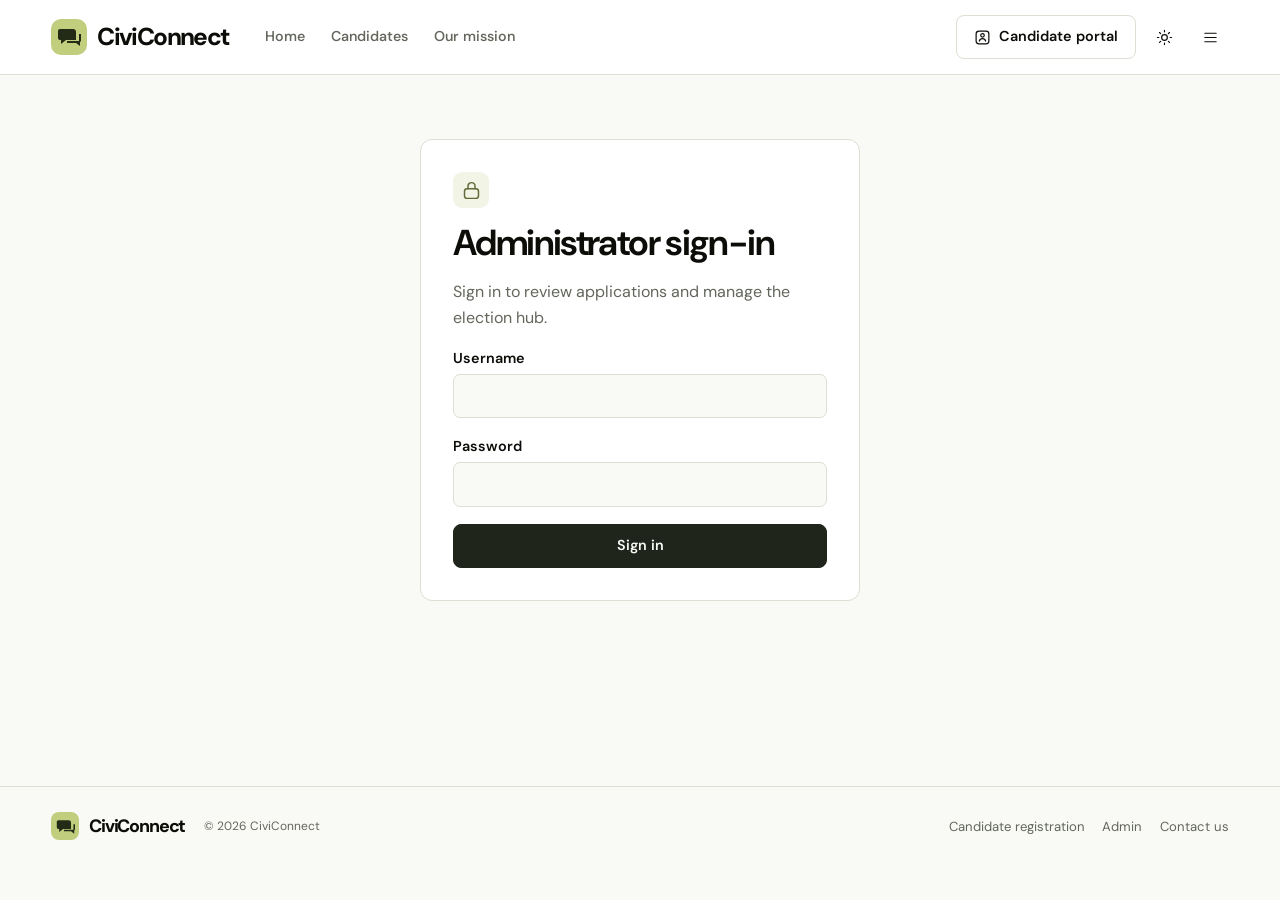
==== static/admin-login.html @ 00abf2d7 "Initial commit" ====
<!doctype html>
<html lang="en">
<head>
  <meta charset="utf-8">
  <meta name="viewport" content="width=device-width, initial-scale=1">
  <meta name="color-scheme" content="light dark">
  <title>Administrator sign-in · CiviConnect</title>
  <link rel="icon" href="/static/assets/favicon.svg" type="image/svg+xml">
  <script src="/static/js/theme.js"></script>
  <link rel="stylesheet" href="/static/css/style.css">
  <script type="module" src="/static/js/admin.js"></script>
</head>
<body data-role="admin">
  <a class="skip" href="#main">Skip to content</a>
  <header id="site-header"></header>
  <main id="main" class="wrap"><div class="login-wrap"><form id="login" class="panel form-stack"><span class="section-icon"><svg class="icon" aria-hidden="true"><use href="/static/assets/icons.svg#lock"/></svg></span><h1>Administrator sign-in</h1><p>Sign in to review applications and manage the election hub.</p><label>Username<input name="username" required maxlength="160" autocomplete="username"></label><label>Password<input name="password" type="password" required maxlength="512" autocomplete="current-password"></label><button class="btn strong">Sign in</button><p class="status" role="status"></p></form></div></main>
  <footer id="site-footer"></footer>
</body>
</html>
---- static/css/style.css ----
@import url("./theme.css");

@font-face {
  font-family: "DM Sans";
  src: url("/static/assets/fonts/DM-Sans.ttf") format("truetype");
  font-weight: 100 1000;
  font-display: swap
}

:root {
  font-family: "DM Sans", Arial, sans-serif;
  scroll-behavior: smooth
}

* {
  box-sizing: border-box
}

body {
  margin: 0;
  color: var(--text);
  background: var(--background);
  font-size: 1rem;
  line-height: 1.5
}

button,
input,
textarea,
select {
  font: inherit
}

button,
a,
input,
textarea,
select {
  touch-action: manipulation
}

button {
  cursor: pointer;
  color: inherit
}

button:disabled {
  cursor: default;
  opacity: .48
}

a {
  color: inherit
}

button,
a,
input,
textarea,
select {
  outline-offset: 4px
}

button:focus-visible,
a:focus-visible {
  outline: 3px solid var(--primary)
}

[hidden] {
  display: none !important
}

h1,
h2,
h3,
h4,
p {
  margin: 0
}

h1,
h2,
h3,
h4 {
  line-height: 1.08
}

h1,
h2,
h3 {
  letter-spacing: -.045em
}

h1 {
  font-size: clamp(2.7rem, 5vw, 4.55rem);
  font-weight: 650;
  line-height: 1.02
}

h2 {
  font-size: 1.65rem;
  font-weight: 650
}

h3 {
  font-size: 1.25rem;
  font-weight: 650
}

p {
  overflow-wrap: anywhere
}

.period {
  color: var(--primary)
}

.wrap,
.nav-inner,
.footer-inner {
  width: min(calc(100% - 8vw), 1344px);
  margin-inline: auto
}

.icon {
  width: 1.18em;
  height: 1.18em;
  display: inline-block;
  flex: none;
  vertical-align: middle
}

.skip {
  position: fixed;
  z-index: 20;
  left: 1rem;
  top: -5rem;
  background: var(--paper);
  padding: .7rem
}

.skip:focus {
  top: 1rem
}

#site-header {
  border-bottom: 1px solid var(--line);
  background: var(--paper)
}

.nav-inner {
  display: flex;
  align-items: center;
  gap: 2.25rem;
  min-height: 74px;
  position: relative
}

.brand {
  display: inline-flex;
  align-items: center;
  gap: .62rem;
  text-decoration: none;
  font-size: 1.53rem;
  letter-spacing: -.065em;
  font-weight: 760;
  white-space: nowrap
}

.brandmark {
  background: var(--accent);
  color: #232b17;
  display: grid;
  place-items: center;
  border-radius: 10px;
  width: 36px;
  height: 36px
}

.brandmark .icon {
  width: 24px;
  height: 24px
}

.desktop-nav {
  display: flex;
  gap: 1.65rem;
  align-self: stretch;
  align-items: stretch
}

.desktop-nav a {
  display: flex;
  align-items: center;
  text-decoration: none;
  font-size: .89rem;
  white-space: nowrap;
  font-weight: 550;
  color: var(--muted);
  position: relative
}

.desktop-nav a.active,
.desktop-nav a:hover {
  color: var(--text)
}

.desktop-nav a.active:after {
  content: "";
  position: absolute;
  bottom: 0;
  height: 3px;
  background: var(--primary);
  border-radius: 4px;
  left: 0;
  right: 0
}

.nav-actions {
  margin-left: auto;
  display: flex;
  align-items: center;
  gap: .65rem
}

.btn,
.circle,
.see-all,
.menu-link {
  display: inline-flex;
  align-items: center;
  justify-content: center;
  gap: .5rem;
  background: var(--paper);
  color: var(--text);
  border: 1px solid var(--line);
  border-radius: 8px;
  text-decoration: none;
  font-weight: 600;
  font-size: .9rem;
  line-height: 1.35
}

.btn {
  padding: .72rem 1.05rem;
  min-height: 42px
}

.btn:hover,
.circle:hover,
.see-all:hover {
  border-color: var(--primary);
  background: var(--tint)
}

.btn.strong {
  background: var(--ink);
  color: var(--background);
  border-color: var(--ink)
}

.btn.strong:hover {
  filter: brightness(1.19)
}

.btn.primary {
  background: var(--accent);
  border-color: var(--accent);
  color: #171b0e
}

.circle {
  width: 36px;
  height: 36px;
  padding: 0;
  border-radius: 50%
}

.nav-actions .circle {
  border-color: transparent
}

.menu-pop {
  position: absolute;
  z-index: 10;
  right: 0;
  top: calc(100% - 4px);
  background: var(--paper);
  border: 1px solid var(--line);
  padding: .45rem;
  box-shadow: 0 12px 30px #0002;
  border-radius: 10px;
  min-width: 210px
}

.menu-link {
  border: 0;
  justify-content: flex-start;
  display: flex;
  padding: .6rem .8rem;
  width: 100%
}

.menu-link:hover {
  background: var(--tint)
}

.intro {
  display: flex;
  align-items: center;
  justify-content: space-between;
  gap: 1.5rem;
  padding: 3.25rem 0 2.25rem
}

.intro h1 {
  margin: .7rem 0 .62rem
}

.intro p,
.submission-intro p,
.mission-grid p,
.login-wrap p {
  color: var(--muted);
  line-height: 1.6
}

.eyebrow {
  display: flex;
  align-items: center;
  gap: .55rem;
  font-size: .72rem;
  line-height: 1.4;
  font-weight: 760;
  text-transform: uppercase;
  letter-spacing: .135em;
  color: var(--eyebrow)
}

.rule {
  width: 24px;
  height: 2px;
  background: var(--primary)
}

.home-intro .btn {
  align-self: flex-end;
  margin-bottom: .25rem
}

.section-head,
.heading-group,
.carousel-nav,
.queue-head,
.dialog-head,
.actions,
.directory-tools,
.toolbar,
.person-line,
.tabs,
.backline a {
  display: flex;
  align-items: center
}

.section-head {
  justify-content: space-between;
  margin: 0 0 1rem;
  gap: .75rem
}

.heading-group {
  gap: .65rem
}

.section-icon,
.election-icon {
  background: var(--tint);
  color: var(--eyebrow);
  display: inline-grid;
  place-items: center;
  border-radius: 9px;
  width: 36px;
  height: 36px
}

.section-icon .icon {
  width: 21px;
  height: 21px
}

.carousel-nav {
  gap: .45rem
}

.carousel-nav span {
  font-size: .83rem;
  color: var(--muted);
  font-variant-numeric: tabular-nums;
  margin-right: .4rem
}

.broadcast {
  display: grid;
  grid-template-columns: minmax(0, 1.94fr) minmax(265px, 1fr);
  gap: 1.2rem
}

.stage {
  position: relative;
  isolation: isolate;
  overflow: hidden;
  border-radius: 13px;
  background: #22291e;
  color: #fff;
  height: clamp(380px, 56vh, 520px);
  min-width: 0
}

.stage .loading,
.stage .empty {
  display: grid;
  place-content: center;
  height: 100%;
  text-align: center;
  padding: 2rem;
  color: white
}

.stage-photo,
.stage-shade,
.ambient,
.stage-player {
  position: absolute;
  inset: 0;
  width: 100%;
  height: 100%
}

.stage-photo {
  object-fit: cover;
  z-index: -2
}

.stage-shade {
  background: linear-gradient(180deg, rgba(8, 13, 10, .16) 0%, transparent 33%, rgba(7, 11, 9, .45) 61%, rgba(7, 11, 9, .94) 100%);
  z-index: -1
}

.stage-top {
  position: absolute;
  inset: 1.25rem 1.35rem auto;
  display: flex;
  justify-content: space-between;
  align-items: center
}

.feature-chip,
.stage-num,
.topic-chip,
.reply-type {
  display: inline-flex;
  align-items: center;
  gap: .38rem;
  font-size: .68rem;
  font-weight: 720;
  text-transform: uppercase;
  letter-spacing: .09em
}

.feature-chip {
  background: #d7e6a2;
  color: #243015;
  padding: .34rem .6rem;
  border-radius: 5px
}

.stage-num {
  padding: .28rem .5rem;
  background: #161c16a8;
  color: white;
  border: 1px solid #ffffff40;
  border-radius: 5px
}

.play-main {
  position: absolute;
  left: 50%;
  top: 40%;
  transform: translate(-50%, -50%);
  width: 66px;
  height: 66px;
  display: grid;
  place-items: center;
  background: #ffffff29;
  backdrop-filter: blur(8px);
  border: 1.5px solid #ffffffe0;
  color: white;
  border-radius: 50%;
  transition: background .18s
}

.play-main:hover {
  background: #ffffff60
}

.play-main .icon {
  margin-left: 3px;
  width: 29px;
  height: 29px
}

.featured-content {
  position: absolute;
  bottom: 1.6rem;
  left: 1.75rem;
  right: 1.75rem
}

.topic-chip {
  color: #e1efb5;
  font-size: .7rem;
  gap: .45rem
}

.topic-chip:before {
  content: "";
  width: 18px;
  height: 2px;
  background: currentColor
}

.featured-content h3 {
  font-size: clamp(1.6rem, 2.7vw, 2.55rem);
  font-weight: 600;
  line-height: 1.12;
  letter-spacing: -.035em;
  margin: .55rem 0 1rem;
  max-width: 21em;
  overflow-wrap: anywhere;
  display: -webkit-box;
  -webkit-line-clamp: 3;
  -webkit-box-orient: vertical;
  overflow: hidden
}

.person-line {
  gap: .65rem;
  text-decoration: none;
  width: fit-content
}

.person-line img,
.avatar {
  object-fit: cover;
  border-radius: 50%
}

.person-line img {
  width: 38px;
  height: 38px;
  border: 1px solid #ffffff70
}

.person-line strong {
  display: block;
  font-size: .92rem
}

.person-line small {
  display: block;
  font-size: .78rem;
  color: #e4e6df
}

.verified {
  color: #cadb96;
  width: 1em;
  height: 1em;
  vertical-align: -.12em
}

.stage-player {
  display: grid;
  place-items: center
}

.ambient {
  z-index: -1;
  filter: blur(27px) brightness(.5);
  object-fit: cover;
  transform: scale(1.13)
}

.stage-player video,
.stage-player iframe {
  height: 100%;
  max-width: 100%;
  border: none;
  object-fit: contain;
  border-radius: 8px
}

.stage-player video {
  width: 100%
}

.stage-player iframe,
.stage-player.vertical video {
  width: auto;
  aspect-ratio: 16/9
}

.stage-player.vertical iframe,
.stage-player.vertical video {
  aspect-ratio: 9/16
}

.stop {
  position: absolute;
  top: 10px;
  right: 10px;
  z-index: 2;
  background: #172016;
  color: white;
  border-color: #fff5
}

.queue {
  background: var(--paper);
  border: 1px solid var(--line);
  border-radius: 13px;
  padding: 1.25rem;
  display: flex;
  flex-direction: column;
  min-width: 0
}

.queue-head {
  justify-content: space-between;
  padding: 0 0 1rem;
  border-bottom: 1px solid var(--line)
}

.queue-head .icon {
  color: var(--muted)
}

#up-next {
  flex: 1;
  display: flex;
  flex-direction: column
}

.queue-item {
  width: 100%;
  background: transparent;
  color: var(--text);
  text-align: left;
  border: 0;
  border-bottom: 1px solid var(--line);
  padding: 1rem 0;
  display: flex;
  align-items: center;
  gap: .85rem;
  flex: 1;
  min-width: 0
}

.queue-item:last-child {
  border-bottom: 0
}

.queue-item:hover .queue-copy strong {
  color: var(--eyebrow)
}

.thumbnail {
  background: var(--tint);
  border-radius: 7px;
  position: relative;
  display: grid;
  place-items: center;
  width: clamp(76px, 7.9vw, 112px);
  aspect-ratio: 1.48;
  overflow: hidden;
  flex: none
}

.thumbnail img,
.thumbnail video {
  width: 100%;
  height: 100%;
  object-fit: cover;
  position: absolute;
  inset: 0
}

.thumbnail .mini-play {
  position: absolute;
  bottom: 5px;
  left: 5px;
  display: grid;
  place-items: center;
  background: #121811b8;
  color: white;
  border-radius: 3px;
  padding: 2px 3px
}

.mini-play .icon {
  width: 12px;
  height: 12px
}

.queue-copy {
  display: block;
  min-width: 0
}

.reply-type {
  font-size: .62rem;
  color: var(--eyebrow);
  letter-spacing: .09em
}

.queue-copy strong {
  display: -webkit-box;
  -webkit-line-clamp: 2;
  -webkit-box-orient: vertical;
  overflow: hidden;
  line-height: 1.26;
  font-size: 1rem;
  font-weight: 650;
  letter-spacing: -.022em;
  margin: .2rem 0
}

.queue-copy small {
  font-size: .76rem;
  color: var(--muted)
}

.see-all {
  background: var(--background);
  padding: .6rem;
  width: 100%;
  font-size: .82rem;
  margin-top: .4rem
}

.countdown {
  position: relative;
  isolation: isolate;
  overflow: hidden;
  display: flex;
  align-items: center;
  justify-content: space-between;
  gap: 1rem;
  padding: 1.65rem 2rem;
  margin: 1.5rem 0 0;
  border: 1px solid color-mix(in srgb, var(--secondary) 65%, var(--line));
  border-radius: 12px;
  background: color-mix(in srgb, var(--secondary) 43%, var(--background))
}

.countdown:before {
  content: "";
  position: absolute;
  z-index: -1;
  inset: -150% 20% -180% 26%;
  background: repeating-radial-gradient(ellipse at 5% 64%, transparent 0 12px, color-mix(in srgb, var(--primary) 23%, transparent) 13px, transparent 14px);
  transform: rotate(-28deg);
  mask-image: linear-gradient(90deg, transparent, #000 26%, #000 65%, transparent)
}

.election-info {
  display: flex;
  align-items: center;
  gap: 1rem
}

.election-icon {
  width: 48px;
  height: 48px;
  background: var(--secondary);
  color: var(--text);
  border: 1px solid color-mix(in srgb, var(--primary) 50%, transparent)
}

.election-icon .icon {
  width: 26px;
  height: 26px
}

.election-info h2 {
  font-size: 1.65rem;
  margin: .25rem 0
}

.election-info p {
  font-size: .86rem;
  color: var(--muted)
}

.digits {
  display: flex;
  gap: 1.35rem;
  align-items: center
}

.digits>div {
  position: relative;
  text-align: center;
  min-width: 3.2rem
}

.digits>div+div:before {
  position: absolute;
  content: "·";
  font-size: 1.5rem;
  color: var(--eyebrow);
  left: -.85rem;
  top: 0
}

.digits strong {
  display: block;
  font-size: 2.3rem;
  font-weight: 610;
  letter-spacing: -.06em;
  font-variant-numeric: tabular-nums;
  line-height: 1.08
}

.digits small {
  display: block;
  font-size: .65rem;
  font-weight: 650;
  text-transform: uppercase;
  letter-spacing: .095em;
  color: var(--muted);
  margin-top: .32rem
}

.submission-block {
  display: grid;
  grid-template-columns: .75fr 1.25fr;
  gap: 5%;
  align-items: start;
  padding: 3.1rem 0 1rem;
  scroll-margin-top: 1rem
}

.submission-intro h2 {
  font-size: clamp(2rem, 3.2vw, 3.1rem);
  margin: .65rem 0 .85rem
}

.submission-intro p {
  max-width: 34ch
}

.panel,
.notice,
.record,
.candidate-card {
  background: var(--paper);
  border: 1px solid var(--line);
  border-radius: 12px
}

.panel,
.notice,
.record {
  padding: 1.45rem
}

.form-stack,
.field-stack,
#detail-fields {
  display: grid;
  gap: 1.08rem
}

label,
legend {
  font-size: .9rem;
  font-weight: 600
}

label {
  display: block
}

label small,
.optional {
  font-weight: 400;
  color: var(--muted);
  font-size: .8rem
}

.optional {
  margin-left: .25rem
}

label small {
  display: block;
  margin-top: .3rem
}

input:not([type=radio]),
textarea,
select {
  width: 100%;
  background: var(--background);
  color: var(--text);
  border: 1px solid var(--line);
  border-radius: 7px;
  padding: .65rem .8rem;
  margin-top: .3rem;
  min-height: 42px
}

textarea {
  resize: vertical
}

input:focus,
textarea:focus,
select:focus {
  outline: 2px solid var(--primary);
  outline-offset: 1px
}

fieldset {
  min-width: 0;
  border: 0;
  padding: 0;
  margin: 0
}

legend {
  padding: 0;
  margin: 0 0 .4rem
}

select {
  appearance: none;
  background-image: url("data:image/svg+xml,%3Csvg xmlns='http://www.w3.org/2000/svg' width='16' height='16' fill='none' stroke='%23737b63' stroke-width='2'%3E%3Cpath d='m3 6 5 5 5-5'/%3E%3C/svg%3E");
  background-repeat: no-repeat;
  background-position: right .8rem center;
  padding-right: 2.3rem
}

.pills,
.actions,
.toolbar,
.tabs {
  display: flex;
  gap: .5rem;
  flex-wrap: wrap
}

.pills label {
  position: relative;
  cursor: pointer
}

.pills input {
  position: absolute;
  opacity: 0
}

.pills span,
.tabs button {
  display: block;
  border: 1px solid var(--line);
  border-radius: 7px;
  padding: .44rem .82rem;
  background: var(--paper);
  font-size: .86rem;
  font-weight: 550
}

.pills input:checked+span,
.tabs button.active {
  background: var(--tint);
  border-color: var(--primary)
}

.pills input:focus-visible+span {
  outline: 2px solid var(--primary)
}

.status {
  font-size: .9rem;
  font-weight: 560;
  color: var(--eyebrow);
  overflow-wrap: anywhere
}

.status:empty {
  display: none
}

.status.error,
.error {
  color: light-dark(#a32e26, #ffa79d)
}

.wide-form {
  max-width: 760px;
  margin-inline: auto
}

.two-col,
.mission-grid,
.candidate-grid,
.video-grid {
  display: grid;
  gap: 1.1rem
}

.two-col {
  grid-template-columns: 1fr 1fr
}

.directory-tools {
  justify-content: space-between;
  margin-bottom: 1.2rem;
  gap: 1rem;
  color: var(--muted);
  font-size: .9rem
}

.search {
  display: flex;
  align-items: center;
  gap: .5rem;
  border: 1px solid var(--line);
  border-radius: 7px;
  padding: 0 .8rem;
  background: var(--paper);
  max-width: 420px;
  width: 100%
}

.search input {
  border: 0;
  background: transparent;
  margin: 0;
  padding: .6rem 0
}

.candidate-grid {
  grid-template-columns: repeat(auto-fill, minmax(min(100%, 245px), 1fr))
}

.candidate-card {
  padding: 1.4rem;
  display: grid;
  justify-items: start;
  gap: .55rem
}

.candidate-card .avatar {
  width: 68px;
  height: 68px;
  margin-bottom: .55rem
}

.candidate-card p,
.subtle,
.record small,
.empty {
  color: var(--muted)
}

.candidate-card .btn {
  margin-top: .6rem
}

.text-link,
.backline a {
  font-weight: 650;
  text-underline-offset: 3px
}

.backline {
  padding: 2rem 0 1.5rem
}

.backline a {
  width: fit-content;
  text-decoration: none;
  gap: .3rem
}

.profile-hero {
  display: flex;
  gap: 1.6rem;
  align-items: center;
  margin-bottom: 1.6rem
}

.profile-hero img {
  width: 110px;
  height: 110px
}

.profile-hero h1 {
  font-size: clamp(2rem, 4vw, 3.8rem);
  margin: .45rem 0
}

.profile-info {
  display: grid;
  grid-template-columns: 1fr 1fr;
  gap: 1rem
}

.profile-info p,
.profile-info ul {
  margin-top: .75rem
}

.profile-info ul {
  padding-left: 1.2rem
}

.profile-info li+li {
  margin: .55rem 0
}

.socials {
  display: flex;
  gap: .8rem;
  flex-wrap: wrap;
  margin-top: 1rem
}

.video-grid {
  grid-template-columns: repeat(auto-fit, minmax(min(100%, 320px), 1fr));
  margin-top: 1rem
}

.profile-replies {
  margin-top: 2rem
}

.video-grid .stage {
  height: clamp(350px, 40vh, 420px)
}

.mission-grid {
  grid-template-columns: repeat(3, 1fr)
}

.mission-grid h2 {
  margin: 1.2rem 0 .65rem
}

.mission-grid a {
  display: inline-block;
  margin-top: 1rem
}

.notice {
  margin: 1.2rem 0;
  background: var(--tint)
}

.notice p {
  margin-top: .4rem
}

.login-wrap {
  max-width: 440px;
  margin: 4rem auto
}

.login-wrap h1 {
  font-size: 2.25rem
}

.login-wrap form {
  padding: 2rem
}

.tabs {
  border-bottom: 1px solid var(--line);
  padding-bottom: 1rem;
  margin-bottom: 1.2rem
}

.toolbar {
  margin: 1rem 0
}

.toolbar input,
.toolbar select {
  width: auto;
  max-width: 100%
}

.record {
  margin: 1rem 0
}

.record h3 {
  margin: .45rem 0
}

.record p {
  white-space: pre-wrap;
  margin: .6rem 0
}

.record .actions,
.record .form-stack {
  margin-top: .85rem
}

.record img.avatar {
  width: 46px;
  height: 46px
}

.record ul {
  padding-left: 1.4rem
}

.danger {
  color: light-dark(#9a3023, #ffb2a5)
}

#workspace h2 {
  margin: 1.25rem 0
}

.empty {
  padding: 1.4rem 0
}

.credentials {
  padding: 1rem;
  background: var(--tint);
  border: 1px solid var(--primary);
  border-radius: 8px
}

.credentials pre {
  white-space: pre-wrap;
  overflow-wrap: anywhere
}

#site-footer {
  border-top: 1px solid var(--line);
  margin-top: 3.3rem
}

.footer-inner {
  display: flex;
  flex-wrap: wrap;
  align-items: center;
  gap: 1.2rem;
  padding: 1.6rem 0
}

.footer-inner .brand {
  font-size: 1.12rem
}

.footer-inner .brandmark {
  width: 28px;
  height: 28px;
  border-radius: 8px
}

.footer-inner .brandmark .icon {
  width: 19px;
  height: 19px
}

.footer-links {
  margin-left: auto;
  display: flex;
  gap: 1.1rem
}

.footer-links button,
.footer-links a {
  color: var(--muted);
  padding: 0;
  border: none;
  background: none;
  text-decoration: none;
  font-size: .82rem
}

.footer-inner small {
  color: var(--muted);
  font-size: .75rem
}

dialog {
  border: 1px solid var(--line);
  border-radius: 14px;
  max-width: min(540px, 94vw);
  width: 100%;
  background: var(--paper);
  color: var(--text);
  padding: 1.5rem;
  max-height: 85dvh
}

dialog::backdrop {
  background: #0b0f0bc2;
  backdrop-filter: blur(3px)
}

.dialog-head {
  justify-content: space-between;
  gap: 1rem;
  margin-bottom: 1rem
}

.dialog-head h2 {
  font-size: 1.5rem
}

main {
  min-height: 66vh
}

.tag {
  display: inline-block;
  border: 1px solid var(--line);
  border-radius: 5px;
  background: var(--tint);
  padding: .2rem .5rem;
  font-size: .74rem
}

@media(min-width:1600px) {

  .wrap,
  .nav-inner,
  .footer-inner {
    max-width: 1410px
  }
}

@media(max-width:1050px) {
  .nav-inner {
    gap: 1.4rem
  }

  .desktop-nav {
    gap: 1rem
  }

  .broadcast {
    grid-template-columns: minmax(0, 1.6fr) minmax(265px, 1fr)
  }

  .queue {
    padding: 1rem
  }

  .queue-item {
    gap: .6rem
  }

  .queue-copy strong {
    font-size: .93rem
  }

  .digits {
    gap: 1rem
  }
}

@media(max-width:800px) {
  .desktop-nav {
    display: none
  }

  .nav-inner {
    min-height: 65px
  }

  .intro {
    padding: 2.25rem 0 1.65rem
  }

  .broadcast {
    grid-template-columns: 1fr
  }

  .stage {
    height: clamp(380px, 56vh, 520px)
  }

  .queue {
    display: block
  }

  .queue-head {
    padding: 0 0 .6rem
  }

  #up-next {
    display: grid;
    grid-template-columns: repeat(3, 1fr);
    gap: .8rem
  }

  .queue-item {
    align-items: start
  }

  .queue #up-next .queue-item {
    display: block;
    border: 0;
    padding: .7rem 0
  }

  .queue #up-next .thumbnail {
    width: 100%;
    aspect-ratio: 2.2;
    margin-bottom: .35rem
  }

  .countdown {
    padding: 1.2rem
  }

  .digits>div {
    min-width: 2.65rem
  }

  .digits strong {
    font-size: 1.85rem
  }

  .mission-grid {
    grid-template-columns: 1fr
  }

  .submission-block {
    grid-template-columns: 1fr;
    gap: 1.3rem
  }

  .submission-intro p {
    max-width: 60ch
  }

  .home-intro .btn {
    white-space: nowrap
  }

  .profile-info {
    grid-template-columns: 1fr
  }
}

@media(max-width:560px) {

  .wrap,
  .nav-inner,
  .footer-inner {
    width: calc(100% - 2rem)
  }

  .nav-inner {
    gap: .5rem
  }

  .nav-actions {
    gap: .17rem
  }

  .nav-actions .portal-btn {
    display: none
  }

  .brand {
    font-size: 1.32rem
  }

  .brandmark {
    width: 32px;
    height: 32px
  }

  .intro {
    align-items: flex-start;
    flex-direction: column;
    gap: .9rem
  }

  .home-intro .btn {
    align-self: flex-start
  }

  .intro p {
    font-size: .94rem
  }

  .eyebrow {
    font-size: .65rem
  }

  .section-head h2 {
    font-size: 1.18rem
  }

  .heading-group {
    gap: .4rem
  }

  .section-icon {
    width: 30px;
    height: 30px
  }

  .carousel-nav {
    gap: .25rem
  }

  .carousel-nav .circle {
    width: 29px;
    height: 29px
  }

  .carousel-nav span {
    margin-right: .1rem;
    font-size: .72rem
  }

  .stage-top {
    inset: 1rem 1rem auto
  }

  .featured-content {
    bottom: 1.2rem;
    left: 1.1rem;
    right: 1.1rem
  }

  .featured-content h3 {
    font-size: 1.72rem
  }

  .stage {
    height: 380px
  }

  .play-main {
    width: 55px;
    height: 55px
  }

  .queue #up-next {
    display: block
  }

  .queue #up-next .queue-item {
    display: flex;
    align-items: center;
    border-bottom: 1px solid var(--line);
    gap: .8rem
  }

  .queue #up-next .thumbnail {
    width: 80px;
    aspect-ratio: 1.5;
    margin: 0
  }

  .countdown {
    flex-wrap: wrap;
    gap: 1.2rem
  }

  .digits {
    justify-content: space-between;
    width: 100%;
    border-top: 1px solid var(--line);
    padding-top: .85rem
  }

  .digits>div+div:before {
    display: none
  }

  .submission-block {
    padding-top: 2rem
  }

  .two-col {
    grid-template-columns: 1fr
  }

  .panel,
  .record {
    padding: 1.05rem
  }

  .directory-tools {
    flex-wrap: wrap
  }

  .profile-hero {
    align-items: flex-start;
    gap: 1rem
  }

  .profile-hero img {
    width: 75px;
    height: 75px
  }

  .footer-links {
    width: 100%;
    margin-left: 0
  }

  .tabs {
    gap: .35rem
  }

  .tabs button {
    font-size: .8rem
  }

  .intro h1 {
    margin-top: .55rem
  }
}

@media(prefers-reduced-motion:reduce) {
  :root {
    scroll-behavior: auto
  }

  * {
    transition: none !important
  }
}

.carousel-nav span {
  white-space: nowrap
}

@media (max-width: 370px) {
  .section-head .section-icon {
    display: none
  }

  .section-head h2 {
    font-size: 1.1rem
  }
}
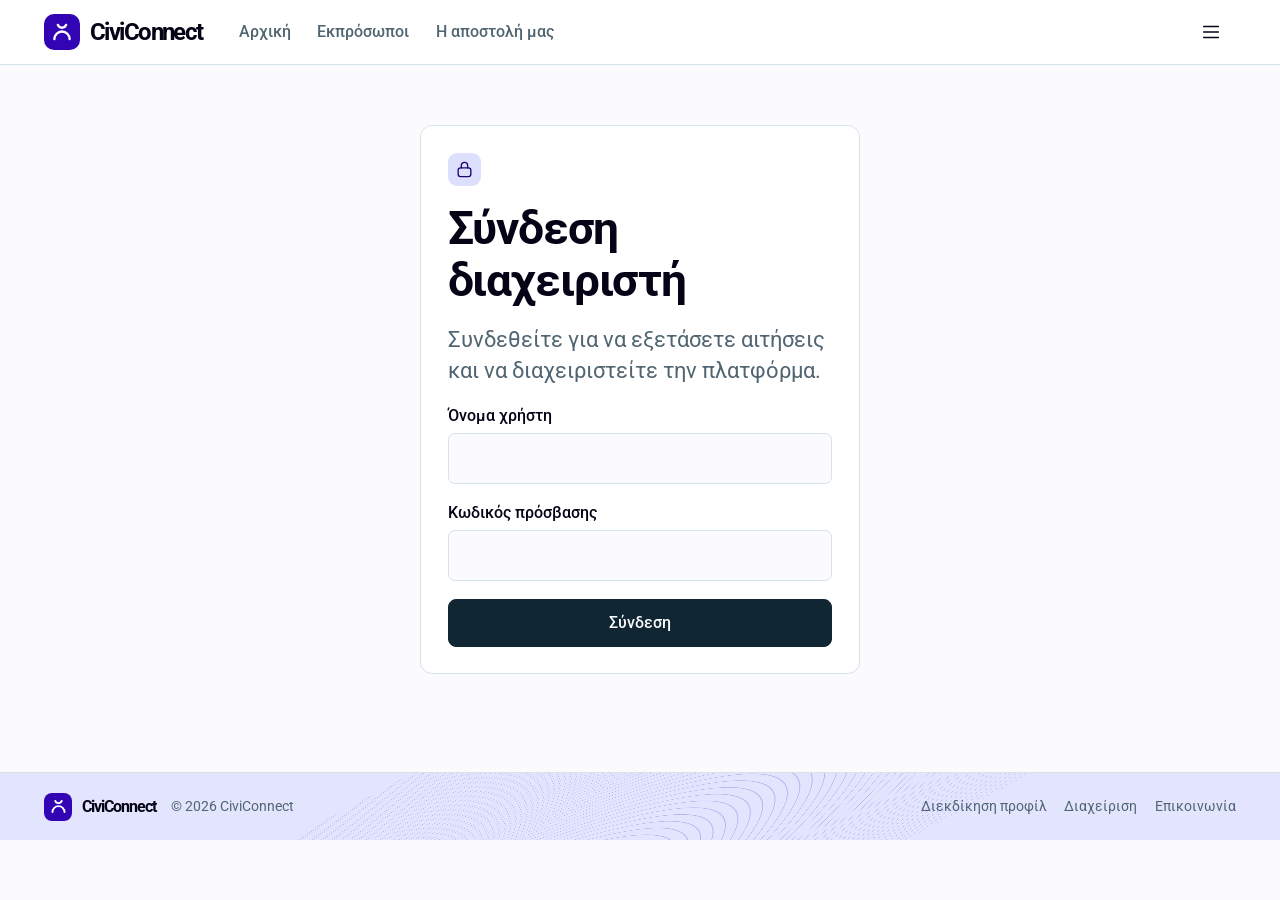
==== commit 71a9762c: "Project Cleanup" ====
--- a/static/admin-login.html
+++ b/static/admin-login.html
@@ -1,19 +1,21 @@
 <!doctype html>
-<html lang="en">
+<html lang="el">
 <head>
   <meta charset="utf-8">
   <meta name="viewport" content="width=device-width, initial-scale=1">
   <meta name="color-scheme" content="light dark">
-  <title>Administrator sign-in · CiviConnect</title>
-  <link rel="icon" href="/static/assets/favicon.svg" type="image/svg+xml">
-  <script src="/static/js/theme.js"></script>
-  <link rel="stylesheet" href="/static/css/style.css">
-  <script type="module" src="/static/js/admin.js"></script>
+  <title>Σύνδεση διαχειριστή · CiviConnect</title>
+  <link rel="icon" href="/static/assets/favicon.svg?v=brand-mark" type="image/svg+xml">
+  <link rel="preconnect" href="https://fonts.googleapis.com">
+  <link rel="preconnect" href="https://fonts.gstatic.com" crossorigin>
+  <link rel="stylesheet" href="https://fonts.googleapis.com/css2?family=Roboto:wght@400;500;700&amp;display=swap">
+  <link rel="stylesheet" href="/static/css/style.css?v=brand-mark">
+  <script type="module" src="/static/js/admin.js?v=workspace-cleanup"></script>
 </head>
 <body data-role="admin">
-  <a class="skip" href="#main">Skip to content</a>
+  <a class="skip" href="#main">Μετάβαση στο περιεχόμενο</a>
   <header id="site-header"></header>
-  <main id="main" class="wrap"><div class="login-wrap"><form id="login" class="panel form-stack"><span class="section-icon"><svg class="icon" aria-hidden="true"><use href="/static/assets/icons.svg#lock"/></svg></span><h1>Administrator sign-in</h1><p>Sign in to review applications and manage the election hub.</p><label>Username<input name="username" required maxlength="160" autocomplete="username"></label><label>Password<input name="password" type="password" required maxlength="512" autocomplete="current-password"></label><button class="btn strong">Sign in</button><p class="status" role="status"></p></form></div></main>
+  <main id="main" class="wrap"><div class="login-wrap"><form id="login" class="panel form-stack"><span class="section-icon"><svg class="icon" aria-hidden="true"><use href="/static/assets/icons.svg#lock"/></svg></span><h1>Σύνδεση διαχειριστή</h1><p>Συνδεθείτε για να εξετάσετε αιτήσεις και να διαχειριστείτε την πλατφόρμα.</p><label>Όνομα χρήστη<input name="username" required maxlength="160" autocomplete="username"></label><label>Κωδικός πρόσβασης<input name="password" type="password" required maxlength="512" autocomplete="current-password"></label><button class="btn strong">Σύνδεση</button><p class="status" role="status"></p></form></div></main>
   <footer id="site-footer"></footer>
 </body>
 </html>
--- a/static/css/style.css
+++ b/static/css/style.css
@@ -1,15 +1,16 @@
-@import url("./theme.css");
-
-@font-face {
-  font-family: "DM Sans";
-  src: url("/static/assets/fonts/DM-Sans.ttf") format("truetype");
-  font-weight: 100 1000;
-  font-display: swap
-}
+@import url("./theme.css?v=gov-typography");
 
 :root {
-  font-family: "DM Sans", Arial, sans-serif;
   scroll-behavior: smooth
+}
+
+html,
+body,
+button,
+input,
+textarea,
+select {
+  font-family: var(--font-family-base)
 }
 
 * {
@@ -20,15 +21,17 @@
   margin: 0;
   color: var(--text);
   background: var(--background);
-  font-size: 1rem;
-  line-height: 1.5
-}
-
-button,
+  font-size: var(--text-body);
+  line-height: var(--line-body);
+  font-weight: 400
+}
+
 input,
 textarea,
 select {
-  font: inherit
+  font-size: var(--text-body);
+  line-height: var(--line-body);
+  font-weight: 400
 }
 
 button,
@@ -41,7 +44,10 @@
 
 button {
   cursor: pointer;
-  color: inherit
+  color: inherit;
+  font-size: inherit;
+  line-height: inherit;
+  font-weight: 500
 }
 
 button:disabled {
@@ -80,34 +86,44 @@
 
 h1,
 h2,
+h3 {
+  letter-spacing: -.025em
+}
+
+h1,
+h2,
 h3,
 h4 {
-  line-height: 1.08
-}
-
-h1,
-h2,
+  font-weight: 700
+}
+
+h1 {
+  font-size: calc(var(--text-xl) * .95);
+  line-height: var(--line-xl)
+}
+
+h2 {
+  font-size: calc(var(--text-l) * .9);
+  line-height: var(--line-l)
+}
+
 h3 {
-  letter-spacing: -.045em
-}
-
-h1 {
-  font-size: clamp(2.7rem, 5vw, 4.55rem);
-  font-weight: 650;
-  line-height: 1.02
-}
-
-h2 {
-  font-size: 1.65rem;
-  font-weight: 650
-}
-
-h3 {
-  font-size: 1.25rem;
-  font-weight: 650
+  font-size: calc(var(--text-m) * .92);
+  line-height: var(--line-m)
+}
+
+h4 {
+  font-size: var(--text-s);
+  line-height: var(--line-s)
+}
+
+small {
+  font-size: var(--text-xs);
+  line-height: var(--line-xs)
 }
 
 p {
+  max-width: 65ch;
   overflow-wrap: anywhere
 }
 
@@ -118,7 +134,7 @@
 .wrap,
 .nav-inner,
 .footer-inner {
-  width: min(calc(100% - 8vw), 1344px);
+  width: min(calc(100% - 2 * clamp(1rem, 4vw, 2.75rem)), 75rem);
   margin-inline: auto
 }
 
@@ -152,7 +168,7 @@
   display: flex;
   align-items: center;
   gap: 2.25rem;
-  min-height: 74px;
+  min-height: 64px;
   position: relative
 }
 
@@ -161,15 +177,15 @@
   align-items: center;
   gap: .62rem;
   text-decoration: none;
-  font-size: 1.53rem;
+  font-size: var(--text-m);
   letter-spacing: -.065em;
-  font-weight: 760;
+  font-weight: 700;
   white-space: nowrap
 }
 
 .brandmark {
-  background: var(--accent);
-  color: #232b17;
+  background: var(--primary);
+  color: #fff;
   display: grid;
   place-items: center;
   border-radius: 10px;
@@ -193,9 +209,9 @@
   display: flex;
   align-items: center;
   text-decoration: none;
-  font-size: .89rem;
+  font-size: var(--text-s);
   white-space: nowrap;
-  font-weight: 550;
+  font-weight: 500;
   color: var(--muted);
   position: relative
 }
@@ -225,7 +241,6 @@
 
 .btn,
 .circle,
-.see-all,
 .menu-link {
   display: inline-flex;
   align-items: center;
@@ -236,9 +251,9 @@
   border: 1px solid var(--line);
   border-radius: 8px;
   text-decoration: none;
-  font-weight: 600;
-  font-size: .9rem;
-  line-height: 1.35
+  font-weight: 500;
+  font-size: var(--text-s);
+  line-height: var(--line-s)
 }
 
 .btn {
@@ -247,8 +262,7 @@
 }
 
 .btn:hover,
-.circle:hover,
-.see-all:hover {
+.circle:hover {
   border-color: var(--primary);
   background: var(--tint)
 }
@@ -266,7 +280,7 @@
 .btn.primary {
   background: var(--accent);
   border-color: var(--accent);
-  color: #171b0e
+  color: #010b0f
 }
 
 .circle {
@@ -276,15 +290,22 @@
   border-radius: 50%
 }
 
-.nav-actions .circle {
+#menu {
+  width: 50px;
+  height: 50px;
   border-color: transparent
+}
+
+#menu .icon {
+  width: 22px;
+  height: 22px
 }
 
 .menu-pop {
   position: absolute;
   z-index: 10;
   right: 0;
-  top: calc(100% - 4px);
+  top: calc(100% + .5rem);
   background: var(--paper);
   border: 1px solid var(--line);
   padding: .45rem;
@@ -310,7 +331,7 @@
   align-items: center;
   justify-content: space-between;
   gap: 1.5rem;
-  padding: 3.25rem 0 2.25rem
+  padding: 3rem 0 2.05rem
 }
 
 .intro h1 {
@@ -318,22 +339,26 @@
 }
 
 .intro p,
-.submission-intro p,
 .mission-grid p,
 .login-wrap p {
-  color: var(--muted);
-  line-height: 1.6
+  color: var(--muted)
+}
+
+.intro p,
+.login-wrap p {
+  font-size: calc(var(--text-lead) * .92);
+  line-height: var(--line-lead)
 }
 
 .eyebrow {
   display: flex;
   align-items: center;
   gap: .55rem;
-  font-size: .72rem;
-  line-height: 1.4;
-  font-weight: 760;
+  font-size: var(--text-xs);
+  line-height: var(--line-xs);
+  font-weight: 700;
   text-transform: uppercase;
-  letter-spacing: .135em;
+  letter-spacing: .125em;
   color: var(--eyebrow)
 }
 
@@ -343,19 +368,12 @@
   background: var(--primary)
 }
 
-.home-intro .btn {
-  align-self: flex-end;
-  margin-bottom: .25rem
-}
-
 .section-head,
 .heading-group,
 .carousel-nav,
-.queue-head,
 .dialog-head,
 .actions,
 .directory-tools,
-.toolbar,
 .person-line,
 .tabs,
 .backline a {
@@ -365,7 +383,7 @@
 
 .section-head {
   justify-content: space-between;
-  margin: 0 0 1rem;
+  margin: 0 0 .92rem;
   gap: .75rem
 }
 
@@ -373,20 +391,19 @@
   gap: .65rem
 }
 
-.section-icon,
-.election-icon {
+.section-icon {
   background: var(--tint);
   color: var(--eyebrow);
   display: inline-grid;
   place-items: center;
   border-radius: 9px;
-  width: 36px;
-  height: 36px
+  width: 33px;
+  height: 33px
 }
 
 .section-icon .icon {
-  width: 21px;
-  height: 21px
+  width: 19px;
+  height: 19px
 }
 
 .carousel-nav {
@@ -394,16 +411,10 @@
 }
 
 .carousel-nav span {
-  font-size: .83rem;
+  font-size: var(--text-xs);
   color: var(--muted);
   font-variant-numeric: tabular-nums;
   margin-right: .4rem
-}
-
-.broadcast {
-  display: grid;
-  grid-template-columns: minmax(0, 1.94fr) minmax(265px, 1fr);
-  gap: 1.2rem
 }
 
 .stage {
@@ -411,25 +422,13 @@
   isolation: isolate;
   overflow: hidden;
   border-radius: 13px;
-  background: #22291e;
+  background: #10212b;
   color: #fff;
   height: clamp(380px, 56vh, 520px);
   min-width: 0
 }
 
-.stage .loading,
-.stage .empty {
-  display: grid;
-  place-content: center;
-  height: 100%;
-  text-align: center;
-  padding: 2rem;
-  color: white
-}
-
 .stage-photo,
-.stage-shade,
-.ambient,
 .stage-player {
   position: absolute;
   inset: 0;
@@ -440,47 +439,6 @@
 .stage-photo {
   object-fit: cover;
   z-index: -2
-}
-
-.stage-shade {
-  background: linear-gradient(180deg, rgba(8, 13, 10, .16) 0%, transparent 33%, rgba(7, 11, 9, .45) 61%, rgba(7, 11, 9, .94) 100%);
-  z-index: -1
-}
-
-.stage-top {
-  position: absolute;
-  inset: 1.25rem 1.35rem auto;
-  display: flex;
-  justify-content: space-between;
-  align-items: center
-}
-
-.feature-chip,
-.stage-num,
-.topic-chip,
-.reply-type {
-  display: inline-flex;
-  align-items: center;
-  gap: .38rem;
-  font-size: .68rem;
-  font-weight: 720;
-  text-transform: uppercase;
-  letter-spacing: .09em
-}
-
-.feature-chip {
-  background: #d7e6a2;
-  color: #243015;
-  padding: .34rem .6rem;
-  border-radius: 5px
-}
-
-.stage-num {
-  padding: .28rem .5rem;
-  background: #161c16a8;
-  color: white;
-  border: 1px solid #ffffff40;
-  border-radius: 5px
 }
 
 .play-main {
@@ -510,40 +468,6 @@
   height: 29px
 }
 
-.featured-content {
-  position: absolute;
-  bottom: 1.6rem;
-  left: 1.75rem;
-  right: 1.75rem
-}
-
-.topic-chip {
-  color: #e1efb5;
-  font-size: .7rem;
-  gap: .45rem
-}
-
-.topic-chip:before {
-  content: "";
-  width: 18px;
-  height: 2px;
-  background: currentColor
-}
-
-.featured-content h3 {
-  font-size: clamp(1.6rem, 2.7vw, 2.55rem);
-  font-weight: 600;
-  line-height: 1.12;
-  letter-spacing: -.035em;
-  margin: .55rem 0 1rem;
-  max-width: 21em;
-  overflow-wrap: anywhere;
-  display: -webkit-box;
-  -webkit-line-clamp: 3;
-  -webkit-box-orient: vertical;
-  overflow: hidden
-}
-
 .person-line {
   gap: .65rem;
   text-decoration: none;
@@ -564,17 +488,17 @@
 
 .person-line strong {
   display: block;
-  font-size: .92rem
+  font-size: var(--text-s)
 }
 
 .person-line small {
   display: block;
-  font-size: .78rem;
-  color: #e4e6df
+  font-size: var(--text-xs);
+  color: #e0eaf0
 }
 
 .verified {
-  color: #cadb96;
+  color: var(--primary);
   width: 1em;
   height: 1em;
   vertical-align: -.12em
@@ -585,35 +509,10 @@
   place-items: center
 }
 
-.ambient {
-  z-index: -1;
-  filter: blur(27px) brightness(.5);
-  object-fit: cover;
-  transform: scale(1.13)
-}
-
-.stage-player video,
 .stage-player iframe {
+  width: 100%;
   height: 100%;
-  max-width: 100%;
-  border: none;
-  object-fit: contain;
-  border-radius: 8px
-}
-
-.stage-player video {
-  width: 100%
-}
-
-.stage-player iframe,
-.stage-player.vertical video {
-  width: auto;
-  aspect-ratio: 16/9
-}
-
-.stage-player.vertical iframe,
-.stage-player.vertical video {
-  aspect-ratio: 9/16
+  border: 0
 }
 
 .stop {
@@ -621,244 +520,20 @@
   top: 10px;
   right: 10px;
   z-index: 2;
-  background: #172016;
+  background: #10212b;
   color: white;
   border-color: #fff5
 }
 
-.queue {
-  background: var(--paper);
-  border: 1px solid var(--line);
-  border-radius: 13px;
-  padding: 1.25rem;
-  display: flex;
-  flex-direction: column;
-  min-width: 0
-}
-
-.queue-head {
-  justify-content: space-between;
-  padding: 0 0 1rem;
-  border-bottom: 1px solid var(--line)
-}
-
-.queue-head .icon {
-  color: var(--muted)
-}
-
-#up-next {
-  flex: 1;
-  display: flex;
-  flex-direction: column
-}
-
-.queue-item {
-  width: 100%;
-  background: transparent;
-  color: var(--text);
-  text-align: left;
-  border: 0;
-  border-bottom: 1px solid var(--line);
-  padding: 1rem 0;
-  display: flex;
-  align-items: center;
-  gap: .85rem;
-  flex: 1;
-  min-width: 0
-}
-
-.queue-item:last-child {
-  border-bottom: 0
-}
-
-.queue-item:hover .queue-copy strong {
-  color: var(--eyebrow)
-}
-
-.thumbnail {
-  background: var(--tint);
-  border-radius: 7px;
-  position: relative;
-  display: grid;
-  place-items: center;
-  width: clamp(76px, 7.9vw, 112px);
-  aspect-ratio: 1.48;
-  overflow: hidden;
-  flex: none
-}
-
-.thumbnail img,
-.thumbnail video {
-  width: 100%;
-  height: 100%;
-  object-fit: cover;
-  position: absolute;
-  inset: 0
-}
-
-.thumbnail .mini-play {
-  position: absolute;
-  bottom: 5px;
-  left: 5px;
-  display: grid;
-  place-items: center;
-  background: #121811b8;
-  color: white;
-  border-radius: 3px;
-  padding: 2px 3px
-}
-
-.mini-play .icon {
-  width: 12px;
-  height: 12px
-}
-
-.queue-copy {
-  display: block;
-  min-width: 0
-}
-
-.reply-type {
-  font-size: .62rem;
-  color: var(--eyebrow);
-  letter-spacing: .09em
-}
-
-.queue-copy strong {
-  display: -webkit-box;
-  -webkit-line-clamp: 2;
-  -webkit-box-orient: vertical;
-  overflow: hidden;
-  line-height: 1.26;
-  font-size: 1rem;
-  font-weight: 650;
-  letter-spacing: -.022em;
-  margin: .2rem 0
-}
-
-.queue-copy small {
-  font-size: .76rem;
-  color: var(--muted)
-}
-
-.see-all {
-  background: var(--background);
-  padding: .6rem;
-  width: 100%;
-  font-size: .82rem;
-  margin-top: .4rem
-}
-
-.countdown {
-  position: relative;
-  isolation: isolate;
-  overflow: hidden;
-  display: flex;
-  align-items: center;
-  justify-content: space-between;
-  gap: 1rem;
-  padding: 1.65rem 2rem;
-  margin: 1.5rem 0 0;
-  border: 1px solid color-mix(in srgb, var(--secondary) 65%, var(--line));
-  border-radius: 12px;
-  background: color-mix(in srgb, var(--secondary) 43%, var(--background))
-}
-
-.countdown:before {
+#site-footer::before {
   content: "";
   position: absolute;
   z-index: -1;
-  inset: -150% 20% -180% 26%;
+  inset: -150% -8% -180%;
+  pointer-events: none;
   background: repeating-radial-gradient(ellipse at 5% 64%, transparent 0 12px, color-mix(in srgb, var(--primary) 23%, transparent) 13px, transparent 14px);
   transform: rotate(-28deg);
   mask-image: linear-gradient(90deg, transparent, #000 26%, #000 65%, transparent)
-}
-
-.election-info {
-  display: flex;
-  align-items: center;
-  gap: 1rem
-}
-
-.election-icon {
-  width: 48px;
-  height: 48px;
-  background: var(--secondary);
-  color: var(--text);
-  border: 1px solid color-mix(in srgb, var(--primary) 50%, transparent)
-}
-
-.election-icon .icon {
-  width: 26px;
-  height: 26px
-}
-
-.election-info h2 {
-  font-size: 1.65rem;
-  margin: .25rem 0
-}
-
-.election-info p {
-  font-size: .86rem;
-  color: var(--muted)
-}
-
-.digits {
-  display: flex;
-  gap: 1.35rem;
-  align-items: center
-}
-
-.digits>div {
-  position: relative;
-  text-align: center;
-  min-width: 3.2rem
-}
-
-.digits>div+div:before {
-  position: absolute;
-  content: "·";
-  font-size: 1.5rem;
-  color: var(--eyebrow);
-  left: -.85rem;
-  top: 0
-}
-
-.digits strong {
-  display: block;
-  font-size: 2.3rem;
-  font-weight: 610;
-  letter-spacing: -.06em;
-  font-variant-numeric: tabular-nums;
-  line-height: 1.08
-}
-
-.digits small {
-  display: block;
-  font-size: .65rem;
-  font-weight: 650;
-  text-transform: uppercase;
-  letter-spacing: .095em;
-  color: var(--muted);
-  margin-top: .32rem
-}
-
-.submission-block {
-  display: grid;
-  grid-template-columns: .75fr 1.25fr;
-  gap: 5%;
-  align-items: start;
-  padding: 3.1rem 0 1rem;
-  scroll-margin-top: 1rem
-}
-
-.submission-intro h2 {
-  font-size: clamp(2rem, 3.2vw, 3.1rem);
-  margin: .65rem 0 .85rem
-}
-
-.submission-intro p {
-  max-width: 34ch
 }
 
 .panel,
@@ -873,7 +548,7 @@
 .panel,
 .notice,
 .record {
-  padding: 1.45rem
+  padding: clamp(.92rem, 1.84vw, 1.33rem)
 }
 
 .form-stack,
@@ -885,8 +560,8 @@
 
 label,
 legend {
-  font-size: .9rem;
-  font-weight: 600
+  font-size: var(--text-s);
+  font-weight: 500
 }
 
 label {
@@ -897,7 +572,7 @@
 .optional {
   font-weight: 400;
   color: var(--muted);
-  font-size: .8rem
+  font-size: var(--text-xs)
 }
 
 .optional {
@@ -947,55 +622,37 @@
 
 select {
   appearance: none;
-  background-image: url("data:image/svg+xml,%3Csvg xmlns='http://www.w3.org/2000/svg' width='16' height='16' fill='none' stroke='%23737b63' stroke-width='2'%3E%3Cpath d='m3 6 5 5 5-5'/%3E%3C/svg%3E");
+  background-image: url("data:image/svg+xml,%3Csvg xmlns='http://www.w3.org/2000/svg' width='16' height='16' fill='none' stroke='%23617786' stroke-width='2'%3E%3Cpath d='m3 6 5 5 5-5'/%3E%3C/svg%3E");
   background-repeat: no-repeat;
   background-position: right .8rem center;
   padding-right: 2.3rem
 }
 
-.pills,
 .actions,
-.toolbar,
 .tabs {
   display: flex;
   gap: .5rem;
   flex-wrap: wrap
 }
 
-.pills label {
-  position: relative;
-  cursor: pointer
-}
-
-.pills input {
-  position: absolute;
-  opacity: 0
-}
-
-.pills span,
 .tabs button {
   display: block;
   border: 1px solid var(--line);
   border-radius: 7px;
   padding: .44rem .82rem;
   background: var(--paper);
-  font-size: .86rem;
-  font-weight: 550
-}
-
-.pills input:checked+span,
+  font-size: var(--text-s);
+  font-weight: 500
+}
+
 .tabs button.active {
   background: var(--tint);
   border-color: var(--primary)
 }
 
-.pills input:focus-visible+span {
-  outline: 2px solid var(--primary)
-}
-
 .status {
-  font-size: .9rem;
-  font-weight: 560;
+  font-size: var(--text-s);
+  font-weight: 500;
   color: var(--eyebrow);
   overflow-wrap: anywhere
 }
@@ -1010,14 +667,13 @@
 }
 
 .wide-form {
-  max-width: 760px;
+  max-width: 43rem;
   margin-inline: auto
 }
 
 .two-col,
 .mission-grid,
-.candidate-grid,
-.video-grid {
+.candidate-grid {
   display: grid;
   gap: 1.1rem
 }
@@ -1031,7 +687,7 @@
   margin-bottom: 1.2rem;
   gap: 1rem;
   color: var(--muted);
-  font-size: .9rem
+  font-size: var(--text-s)
 }
 
 .search {
@@ -1054,41 +710,47 @@
 }
 
 .candidate-grid {
-  grid-template-columns: repeat(auto-fill, minmax(min(100%, 245px), 1fr))
+  grid-template-columns: repeat(auto-fill, minmax(min(100%, 14rem), 1fr))
 }
 
 .candidate-card {
-  padding: 1.4rem;
-  display: grid;
-  justify-items: start;
-  gap: .55rem
+  padding: clamp(.78rem, 1.75vw, 1.15rem);
+  display: flex;
+  flex-direction: column;
+  align-items: flex-start;
+  gap: .4rem;
+  overflow-wrap: anywhere
 }
 
 .candidate-card .avatar {
-  width: 68px;
-  height: 68px;
-  margin-bottom: .55rem
+  width: 2.75rem;
+  height: 2.75rem;
+  margin-bottom: .25rem
+}
+
+.candidate-card h2 {
+  font-size: calc(var(--text-m) * .92);
+  line-height: var(--line-m)
 }
 
 .candidate-card p,
-.subtle,
 .record small,
 .empty {
   color: var(--muted)
 }
 
 .candidate-card .btn {
-  margin-top: .6rem
+  margin-top: auto
 }
 
 .text-link,
 .backline a {
-  font-weight: 650;
+  font-weight: 700;
   text-underline-offset: 3px
 }
 
 .backline {
-  padding: 2rem 0 1.5rem
+  padding: 1.85rem 0 1.37rem
 }
 
 .backline a {
@@ -1099,19 +761,54 @@
 
 .profile-hero {
   display: flex;
-  gap: 1.6rem;
+  gap: clamp(.85rem, 3vw, 1.6rem);
   align-items: center;
-  margin-bottom: 1.6rem
-}
-
-.profile-hero img {
-  width: 110px;
-  height: 110px
+  margin-bottom: 1.46rem
+}
+
+.profile-details {
+  min-width: 0;
+  overflow-wrap: anywhere
+}
+
+.profile-portrait {
+  display: grid;
+  flex: 0 0 auto;
+  justify-items: center;
+  gap: .5rem;
+  max-width: 50%;
+  margin-inline-start: auto
+}
+
+.profile-portrait .avatar {
+  width: clamp(4.5rem, 10vw, 7rem);
+  max-width: 100%;
+  aspect-ratio: 1;
+  height: auto
+}
+
+.profile-claim {
+  min-height: 36px;
+  padding: .3rem .45rem;
+  font-size: var(--text-xs);
+  line-height: var(--line-xs);
+  text-align: center;
+  border-color: transparent;
+  background: color-mix(in srgb, var(--primary) 14%, var(--paper));
+  color: var(--eyebrow)
+}
+
+.profile-claim:hover {
+  background: color-mix(in srgb, var(--primary) 22%, var(--paper))
 }
 
 .profile-hero h1 {
-  font-size: clamp(2rem, 4vw, 3.8rem);
+  overflow-wrap: anywhere;
   margin: .45rem 0
+}
+
+.profile-hero p {
+  font-size: calc(var(--text-body) * .95)
 }
 
 .profile-info {
@@ -1133,6 +830,14 @@
   margin: .55rem 0
 }
 
+.news-links { list-style: none; margin: .5rem 0 0; padding: 0; font-size: var(--text-s); }
+.news-links li + li { margin-top: .45rem; }
+.news-links small { display: block; color: var(--muted); }
+.profile-news { margin-block: 1rem; }
+.profile-news-status { margin: .55rem 0 0; color: var(--muted); font-size: var(--text-s); }
+.profile-news .news-links { overflow-wrap: anywhere; }
+.profile-news .news-links li + li { padding-top: .65rem; border-top: 1px solid var(--line); }
+
 .socials {
   display: flex;
   gap: .8rem;
@@ -1140,17 +845,9 @@
   margin-top: 1rem
 }
 
-.video-grid {
-  grid-template-columns: repeat(auto-fit, minmax(min(100%, 320px), 1fr));
-  margin-top: 1rem
-}
-
-.profile-replies {
-  margin-top: 2rem
-}
-
-.video-grid .stage {
-  height: clamp(350px, 40vh, 420px)
+.profile-social {
+  padding: .35rem .65rem;
+  min-height: 36px;
 }
 
 .mission-grid {
@@ -1177,31 +874,17 @@
 
 .login-wrap {
   max-width: 440px;
-  margin: 4rem auto
-}
-
-.login-wrap h1 {
-  font-size: 2.25rem
+  margin: clamp(1.5rem, 5vw, 3.75rem) auto
 }
 
 .login-wrap form {
-  padding: 2rem
+  padding: clamp(.92rem, 3.68vw, 1.66rem)
 }
 
 .tabs {
   border-bottom: 1px solid var(--line);
   padding-bottom: 1rem;
   margin-bottom: 1.2rem
-}
-
-.toolbar {
-  margin: 1rem 0
-}
-
-.toolbar input,
-.toolbar select {
-  width: auto;
-  max-width: 100%
 }
 
 .record {
@@ -1256,6 +939,10 @@
 }
 
 #site-footer {
+  position: relative;
+  isolation: isolate;
+  overflow: hidden;
+  background: color-mix(in srgb, var(--secondary) 18%, var(--background));
   border-top: 1px solid var(--line);
   margin-top: 3.3rem
 }
@@ -1264,12 +951,12 @@
   display: flex;
   flex-wrap: wrap;
   align-items: center;
-  gap: 1.2rem;
-  padding: 1.6rem 0
+  gap: .65rem 1rem;
+  padding: clamp(.83rem, 1.84vw, 1.24rem) 0
 }
 
 .footer-inner .brand {
-  font-size: 1.12rem
+  font-size: var(--text-s)
 }
 
 .footer-inner .brandmark {
@@ -1286,6 +973,7 @@
 .footer-links {
   margin-left: auto;
   display: flex;
+  flex-wrap: wrap;
   gap: 1.1rem
 }
 
@@ -1296,12 +984,13 @@
   border: none;
   background: none;
   text-decoration: none;
-  font-size: .82rem
+  font-weight: 400;
+  font-size: var(--text-xs)
 }
 
 .footer-inner small {
   color: var(--muted);
-  font-size: .75rem
+  font-size: var(--text-xs)
 }
 
 dialog {
@@ -1316,7 +1005,7 @@
 }
 
 dialog::backdrop {
-  background: #0b0f0bc2;
+  background: #040d12c2;
   backdrop-filter: blur(3px)
 }
 
@@ -1327,29 +1016,12 @@
 }
 
 .dialog-head h2 {
-  font-size: 1.5rem
+  font-size: var(--text-m);
+  line-height: var(--line-m)
 }
 
 main {
   min-height: 66vh
-}
-
-.tag {
-  display: inline-block;
-  border: 1px solid var(--line);
-  border-radius: 5px;
-  background: var(--tint);
-  padding: .2rem .5rem;
-  font-size: .74rem
-}
-
-@media(min-width:1600px) {
-
-  .wrap,
-  .nav-inner,
-  .footer-inner {
-    max-width: 1410px
-  }
 }
 
 @media(max-width:1050px) {
@@ -1361,25 +1033,6 @@
     gap: 1rem
   }
 
-  .broadcast {
-    grid-template-columns: minmax(0, 1.6fr) minmax(265px, 1fr)
-  }
-
-  .queue {
-    padding: 1rem
-  }
-
-  .queue-item {
-    gap: .6rem
-  }
-
-  .queue-copy strong {
-    font-size: .93rem
-  }
-
-  .digits {
-    gap: 1rem
-  }
 }
 
 @media(max-width:800px) {
@@ -1392,76 +1045,17 @@
   }
 
   .intro {
-    padding: 2.25rem 0 1.65rem
-  }
-
-  .broadcast {
-    grid-template-columns: 1fr
+    padding: 2.05rem 0 1.52rem
   }
 
   .stage {
     height: clamp(380px, 56vh, 520px)
   }
 
-  .queue {
-    display: block
-  }
-
-  .queue-head {
-    padding: 0 0 .6rem
-  }
-
-  #up-next {
-    display: grid;
-    grid-template-columns: repeat(3, 1fr);
-    gap: .8rem
-  }
-
-  .queue-item {
-    align-items: start
-  }
-
-  .queue #up-next .queue-item {
-    display: block;
-    border: 0;
-    padding: .7rem 0
-  }
-
-  .queue #up-next .thumbnail {
-    width: 100%;
-    aspect-ratio: 2.2;
-    margin-bottom: .35rem
-  }
-
-  .countdown {
-    padding: 1.2rem
-  }
-
-  .digits>div {
-    min-width: 2.65rem
-  }
-
-  .digits strong {
-    font-size: 1.85rem
-  }
-
   .mission-grid {
     grid-template-columns: 1fr
   }
 
-  .submission-block {
-    grid-template-columns: 1fr;
-    gap: 1.3rem
-  }
-
-  .submission-intro p {
-    max-width: 60ch
-  }
-
-  .home-intro .btn {
-    white-space: nowrap
-  }
-
   .profile-info {
     grid-template-columns: 1fr
   }
@@ -1469,26 +1063,12 @@
 
 @media(max-width:560px) {
 
-  .wrap,
-  .nav-inner,
-  .footer-inner {
-    width: calc(100% - 2rem)
-  }
-
   .nav-inner {
     gap: .5rem
   }
 
   .nav-actions {
     gap: .17rem
-  }
-
-  .nav-actions .portal-btn {
-    display: none
-  }
-
-  .brand {
-    font-size: 1.32rem
   }
 
   .brandmark {
@@ -1502,29 +1082,13 @@
     gap: .9rem
   }
 
-  .home-intro .btn {
-    align-self: flex-start
-  }
-
-  .intro p {
-    font-size: .94rem
-  }
-
-  .eyebrow {
-    font-size: .65rem
-  }
-
-  .section-head h2 {
-    font-size: 1.18rem
-  }
-
   .heading-group {
     gap: .4rem
   }
 
   .section-icon {
-    width: 30px;
-    height: 30px
+    width: 28px;
+    height: 28px
   }
 
   .carousel-nav {
@@ -1537,22 +1101,7 @@
   }
 
   .carousel-nav span {
-    margin-right: .1rem;
-    font-size: .72rem
-  }
-
-  .stage-top {
-    inset: 1rem 1rem auto
-  }
-
-  .featured-content {
-    bottom: 1.2rem;
-    left: 1.1rem;
-    right: 1.1rem
-  }
-
-  .featured-content h3 {
-    font-size: 1.72rem
+    margin-right: .1rem
   }
 
   .stage {
@@ -1564,50 +1113,13 @@
     height: 55px
   }
 
-  .queue #up-next {
-    display: block
-  }
-
-  .queue #up-next .queue-item {
-    display: flex;
-    align-items: center;
-    border-bottom: 1px solid var(--line);
-    gap: .8rem
-  }
-
-  .queue #up-next .thumbnail {
-    width: 80px;
-    aspect-ratio: 1.5;
-    margin: 0
-  }
-
-  .countdown {
-    flex-wrap: wrap;
-    gap: 1.2rem
-  }
-
-  .digits {
-    justify-content: space-between;
-    width: 100%;
-    border-top: 1px solid var(--line);
-    padding-top: .85rem
-  }
-
-  .digits>div+div:before {
-    display: none
-  }
-
-  .submission-block {
-    padding-top: 2rem
-  }
-
   .two-col {
     grid-template-columns: 1fr
   }
 
   .panel,
   .record {
-    padding: 1.05rem
+    padding: .96rem
   }
 
   .directory-tools {
@@ -1619,11 +1131,6 @@
     gap: 1rem
   }
 
-  .profile-hero img {
-    width: 75px;
-    height: 75px
-  }
-
   .footer-links {
     width: 100%;
     margin-left: 0
@@ -1633,10 +1140,6 @@
     gap: .35rem
   }
 
-  .tabs button {
-    font-size: .8rem
-  }
-
   .intro h1 {
     margin-top: .55rem
   }
@@ -1661,7 +1164,39 @@
     display: none
   }
 
-  .section-head h2 {
-    font-size: 1.1rem
-  }
-}
+}
+
+.initials {
+  display: inline-grid;
+  place-items: center;
+  flex-shrink: 0;
+  width: 3rem;
+  height: 3rem;
+  background: var(--tint);
+  color: var(--text);
+  font-weight: 700;
+}
+.profile-hero .initials { font-size: var(--text-m); }
+
+#party-filter { width: min(100%, 21rem); max-width: 100%; margin-top: 0; }
+.directory-tools { flex-wrap: wrap; gap: .65rem; }
+.directory-tools .search { flex: 1 1 16rem; }
+.directory-refine {
+  display: flex;
+  align-items: center;
+  gap: .65rem;
+  min-width: 0;
+  margin-inline-start: auto;
+}
+.directory-refine select { min-width: 0; }
+#result-count { white-space: nowrap; }
+#workspace .record { overflow-wrap: anywhere; }
+#workspace .record .person-line { max-width: 100%; }
+.form-stack input[type="file"] { min-width: 0; max-width: 100%; }
+
+@media (max-width: 560px) {
+  .directory-tools .search { max-width: none; }
+  .directory-refine { width: 100%; justify-content: space-between; }
+  .tabs button { min-height: 40px; }
+  .two-col > *, .profile-info > * { min-width: 0; }
+}
